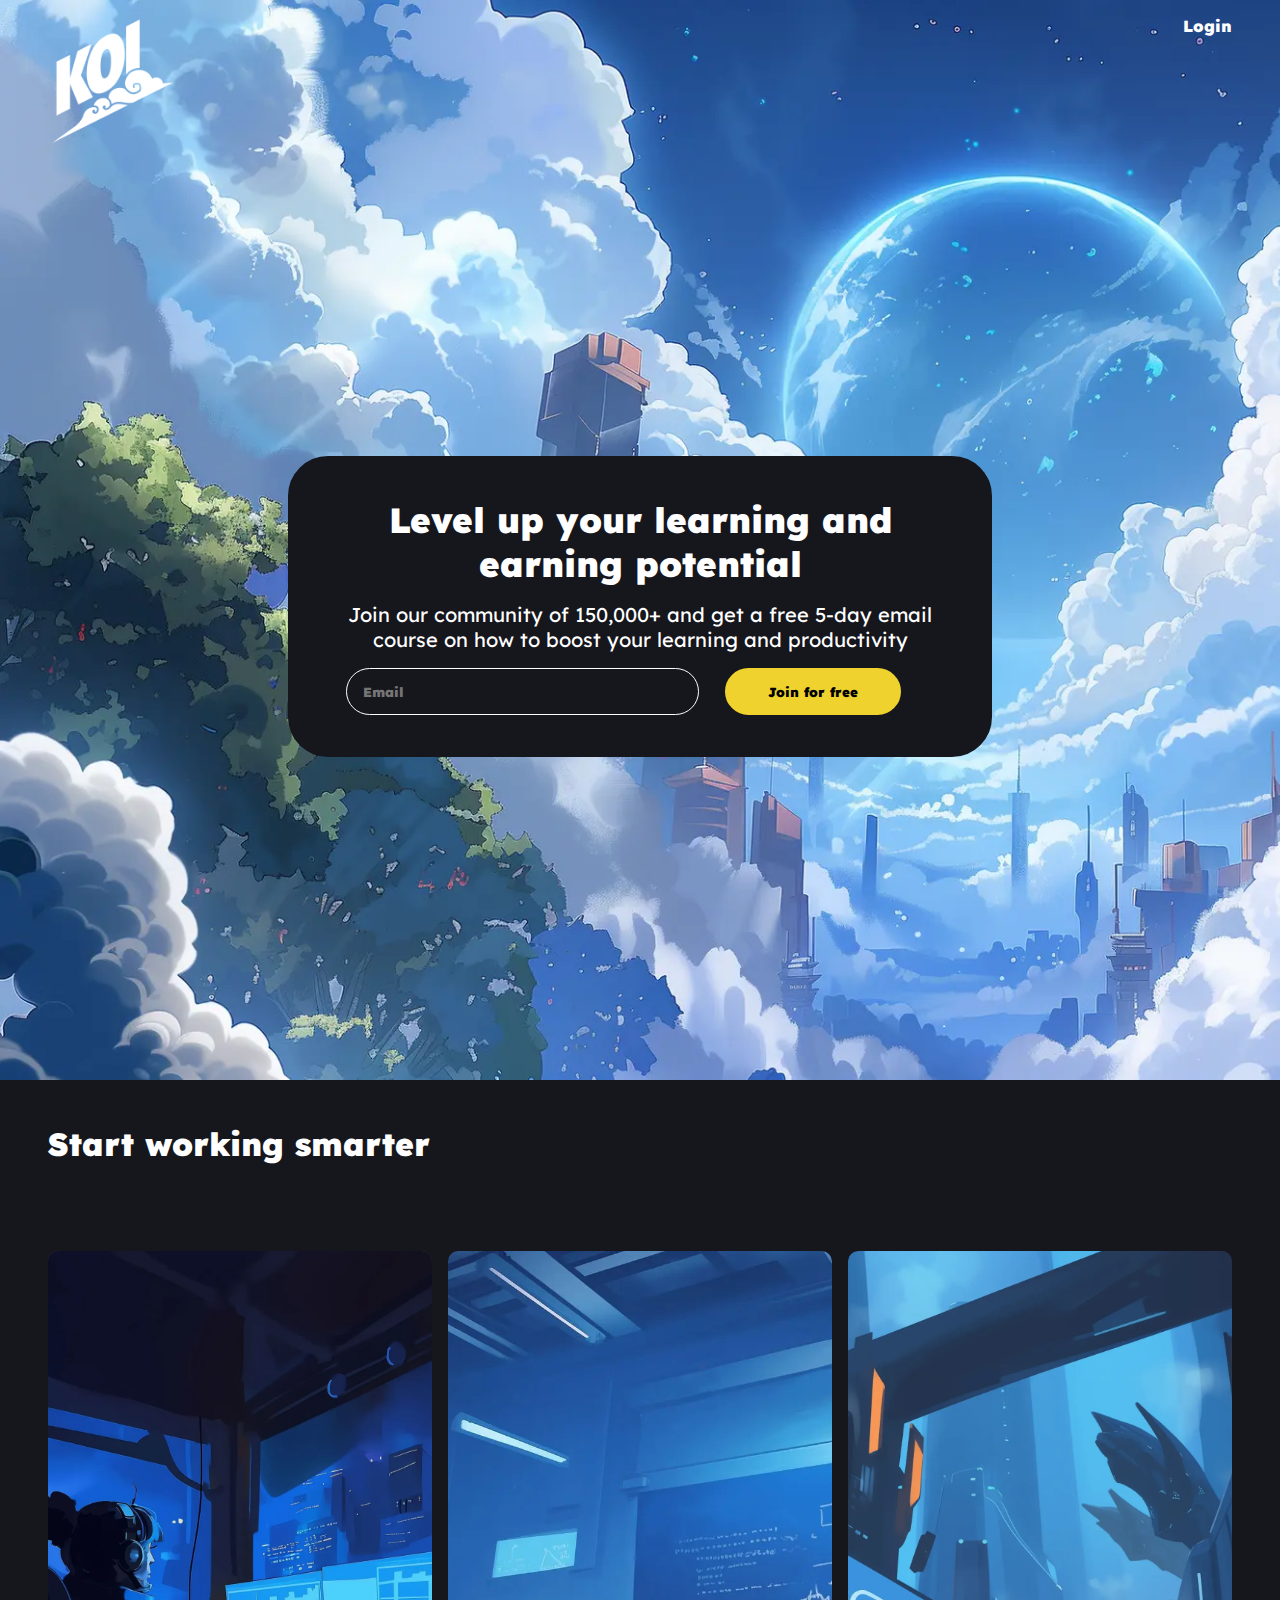
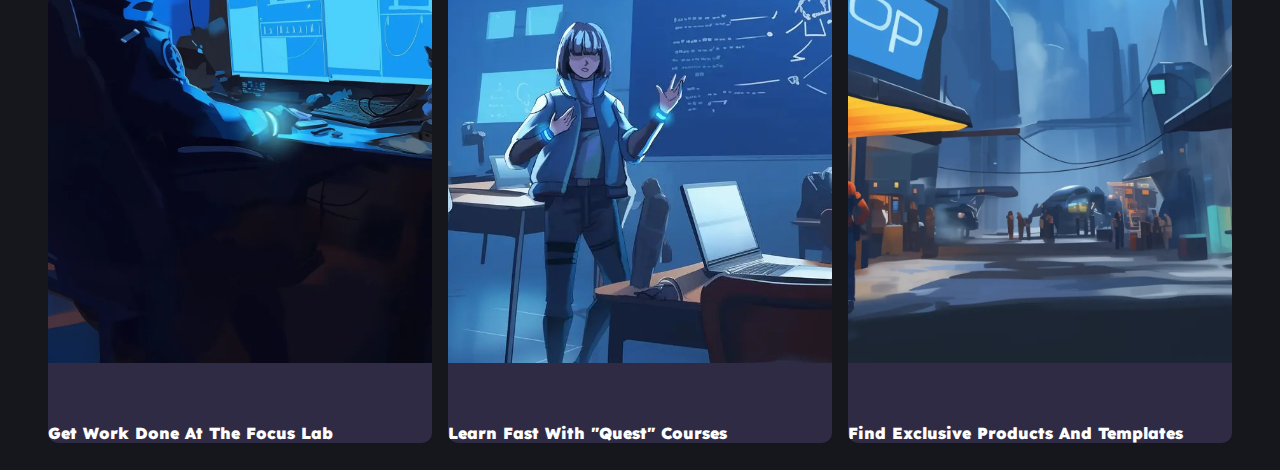
==== cajunkoi_replicate/index.html @ 17f676c1 "cajunkoi website" ====
<!DOCTYPE html>
<html lang="en">
<head>
  <meta charset="UTF-8">
  <meta name="viewport" content="width=device-width, initial-scale=1.0">
  <title>Cajunkoi</title>
  <link rel="stylesheet" href="style.css">
</head>
<body>

  <header class="header">

    <nav class="navbar">
      <img src="./images/logo.png" class="logo">
      <span class="burger-menu">Login</span>
    </nav>

    <div class="email-form">
      <h1 class="h1-email">Level up your learning and earning potential</h1>
      <p class="text">Join our community of 150,000+ and get a free 5-day email course on how to boost your learning and productivity</p>

      <form class="form">
        <input type="email" class="email" placeholder="Email">
        <button class="button">Join for free</button>
      </form>
    </div>

  </header>

  <main class="main-body">
    <h1 class="main-text">Start working smarter</h1>
    <div class="box">
      <img src="./images/1.webp" alt="" class="img-for-links">
      <p class="text-2">Get Work Done At The Focus Lab</p>
    </div>
    <div class="box">
      <img src="./images/2.webp" alt="" class="img-for-links">
      <p class="text-2">Learn Fast With "Quest" Courses</p>
    </div>
    <div class="box">
      <img src="./images/3.webp" alt="" class="img-for-links">
      <p class="text-2">Find Exclusive Products And Templates</p>
    </div>

  </main>
  
</body>
</html>
---- cajunkoi_replicate/style.css ----
@import url('https://fonts.googleapis.com/css2?family=Lexend+Deca:wght@100..900&display=swap');

:root {
  --yellow: #efd22d;
  --bg-color: #16161d;
}

* {
  background: var(--bg-color);
  color: #fff;
  font-family: "Lexend Deca", sans-serif;
  font-weight: 900;
  font-style: normal;
  margin: 0;
}

.header{
  height: 120vh;
  background-image: url(./images/0_main.webp);
  background-repeat: no-repeat;
  background-size: cover;
}

.navbar {
  height: 15%;
  display: flex;
  justify-content: space-between;
  background: none;
}

.logo{
  margin: 1rem 3rem;
  background: none;
}

.burger-menu {
  margin:  1rem 3rem;
  background: none;
}

.email-form{
  justify-content: center;
  align-items: center;
  margin: 7rem 18rem;
  background-color: var(--bg-color);
  border:10px solid var(--bg-color);
  border-radius: 40px;
  padding: 2rem 2rem;
  margin-top: 23%;
}

.h1-email {
  background: none;
  text-align: center;
  font-size: 35px;
}

.text {
  margin: 1rem;
  text-align: center;
  font-weight: 400;
  font-size: 20px;
}

.form {
  margin: 1rem;
  margin-bottom: 0;
}

.email {
 width: 60%;
 border: 1px #ffffff solid;
 border-radius: 50px;
 box-sizing: border-box;
 outline: none;
 height: 2.9rem;
 padding: 1rem;
}

.button{
  background-color: var(--yellow);
  color: #000000;
  width: 30%;
  height: 2.9rem;
  margin-left: 20px;
  border: 10px var(--yellow) solid;
  border-radius: 50px;
}

.main-body {
  display: flex;
  flex-wrap: wrap;
  height: 110vh;
  width: 100%;
  justify-content: center;
  align-items: center;
  gap: 1rem;
}

.main-text{
  display: block;
  padding: 1rem 3rem;
  width: 100%;
  font-size: 2rem;
}

.box {
  background-color: #302b45;
  border-radius: 10px;
  width: 30%;
  overflow: hidden;
  height: 80%;
  display: flex;
  flex-direction: row;
  position: relative;
}

.img-for-links {
  position:absolute; 
  width: 100%;
  height: 90%;
  border-radius: 10px 10px 0px 0px;
  object-fit: cover;
  top: 0;
}

.text-2 {
  text-align: center;
  align-self: flex-end; 
  background: none;
}
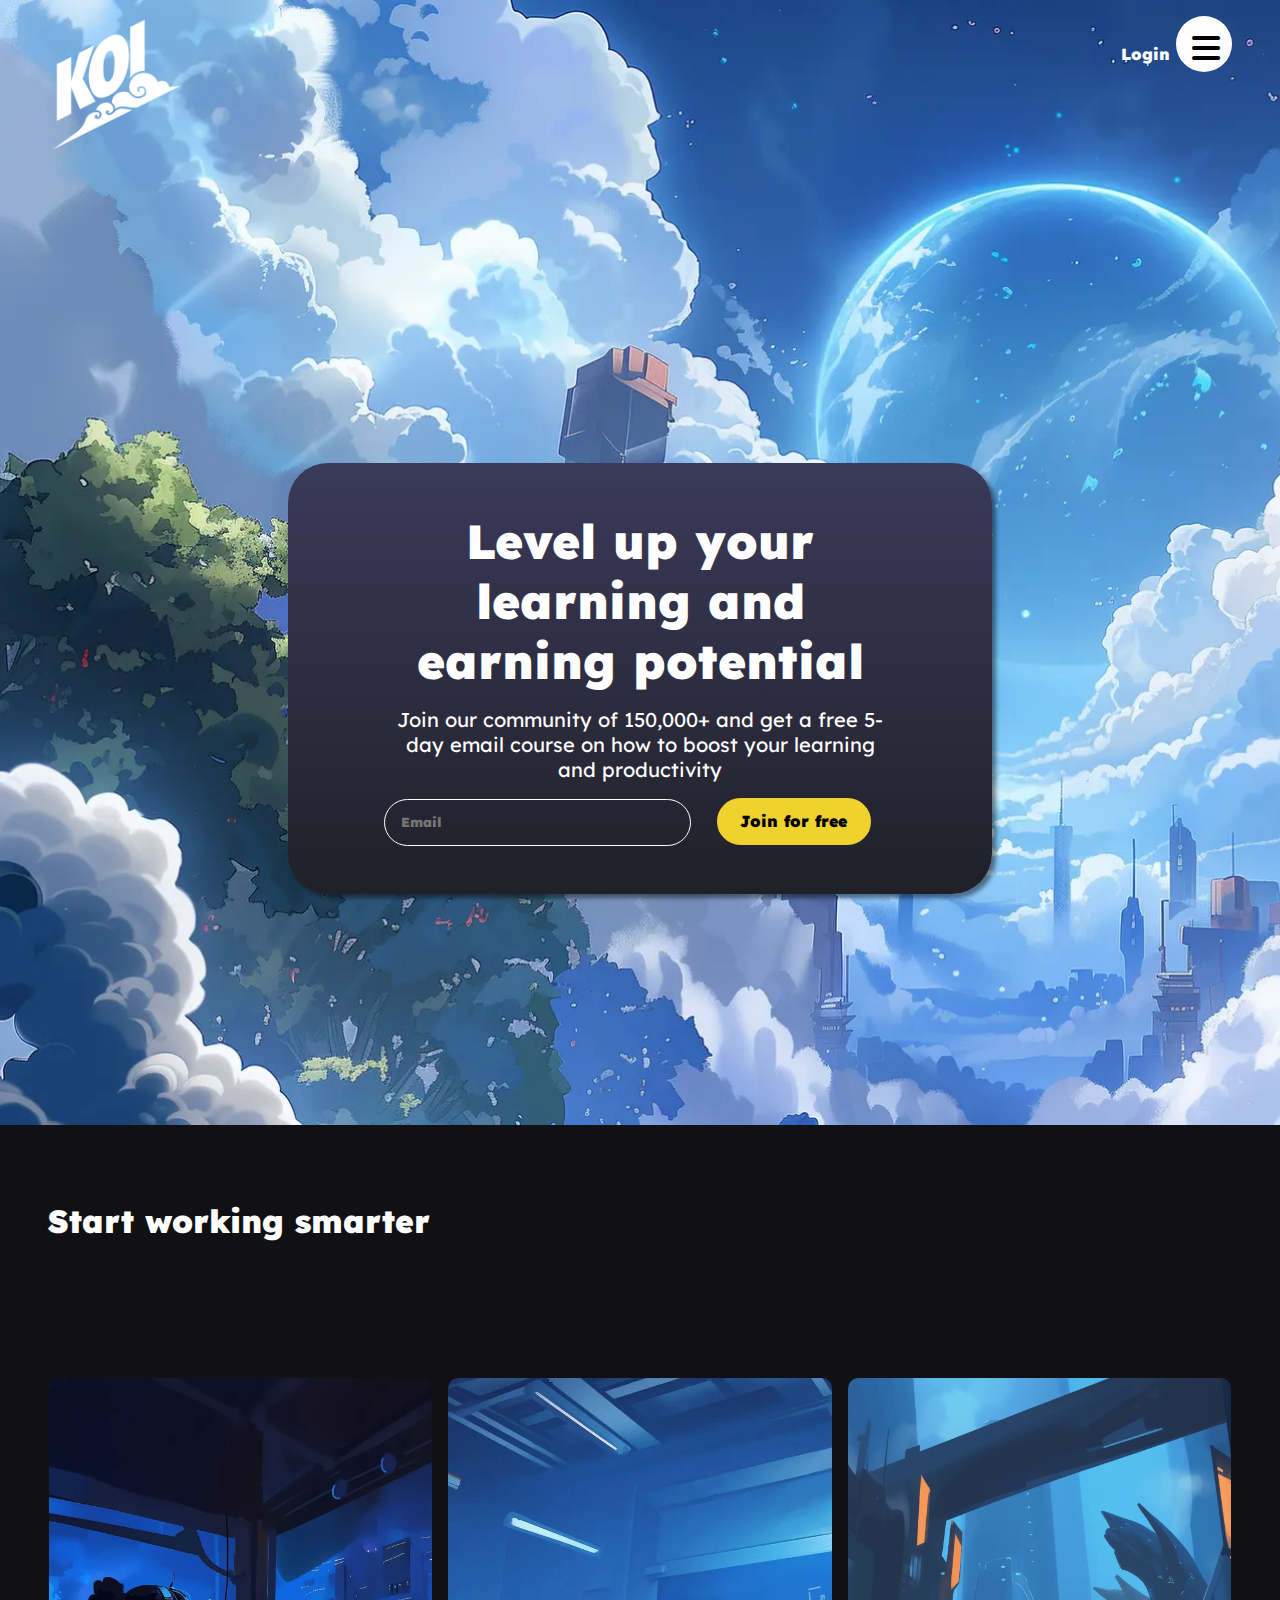
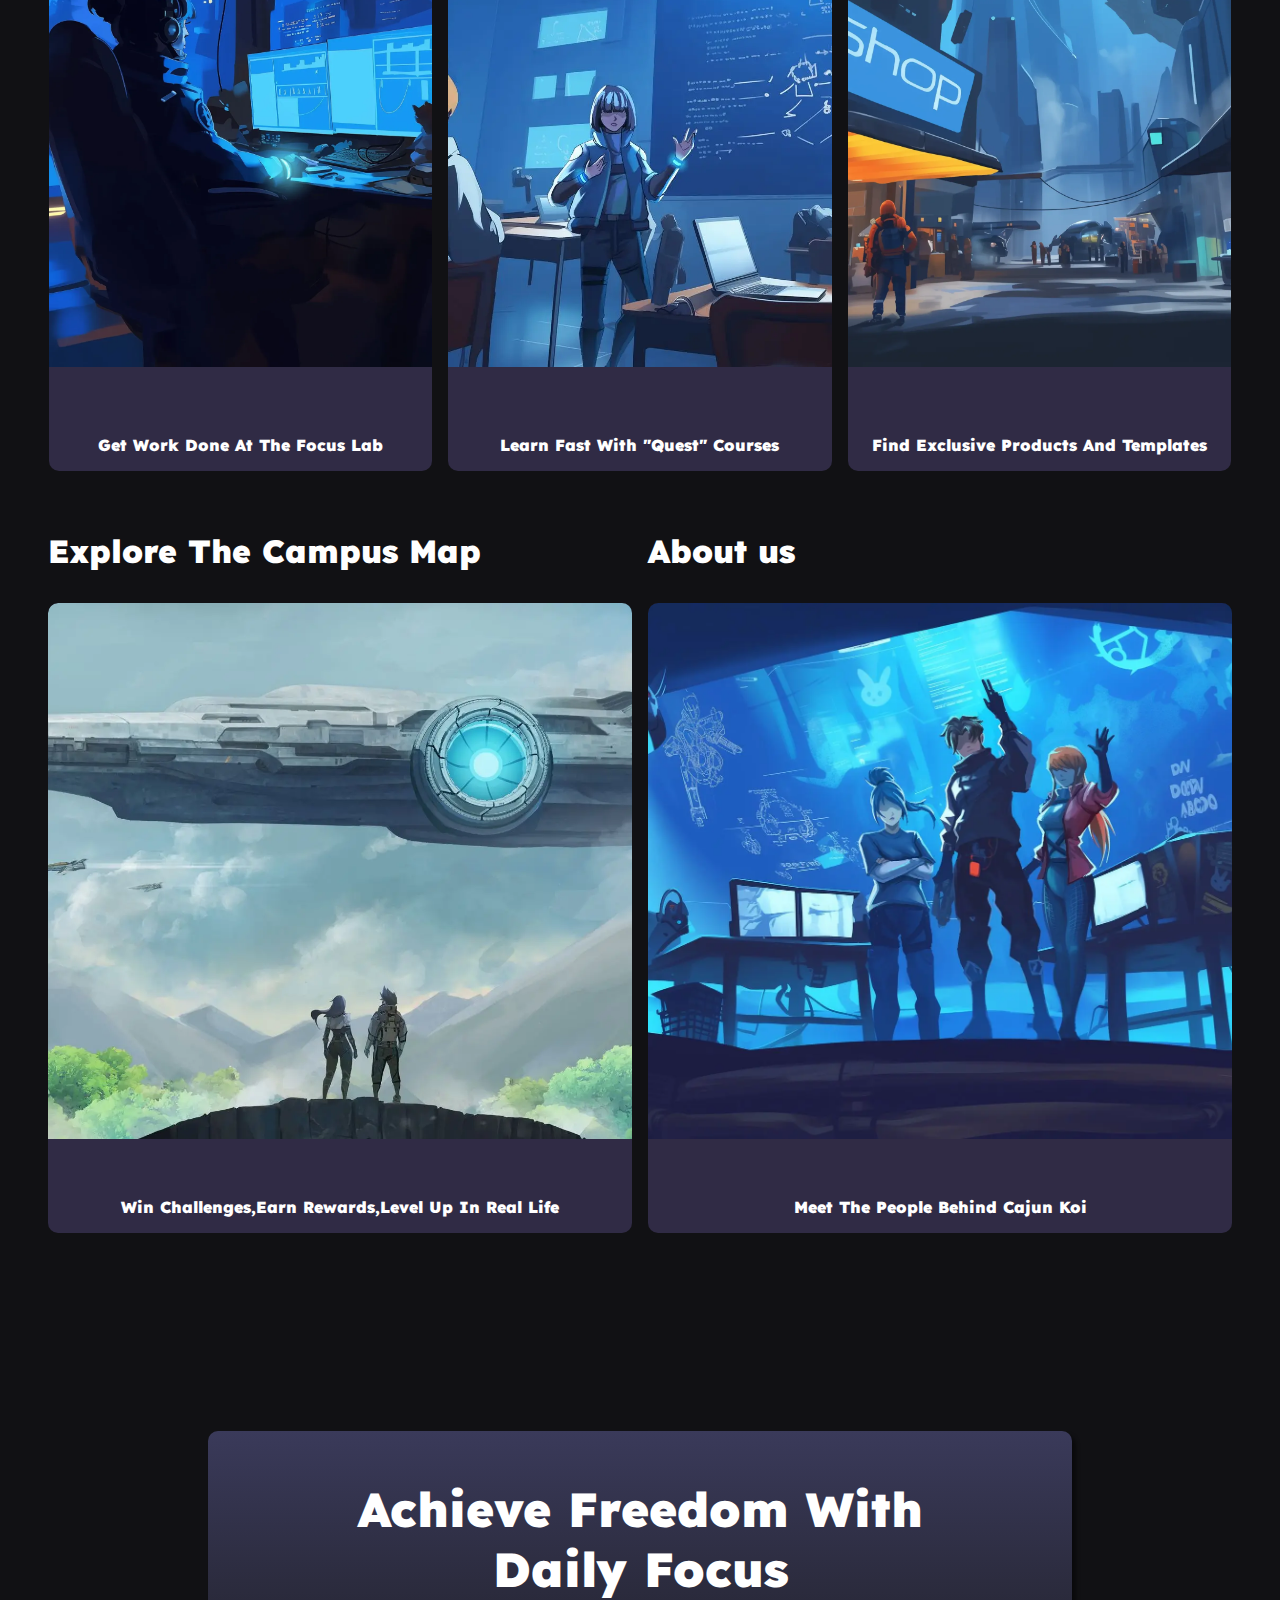
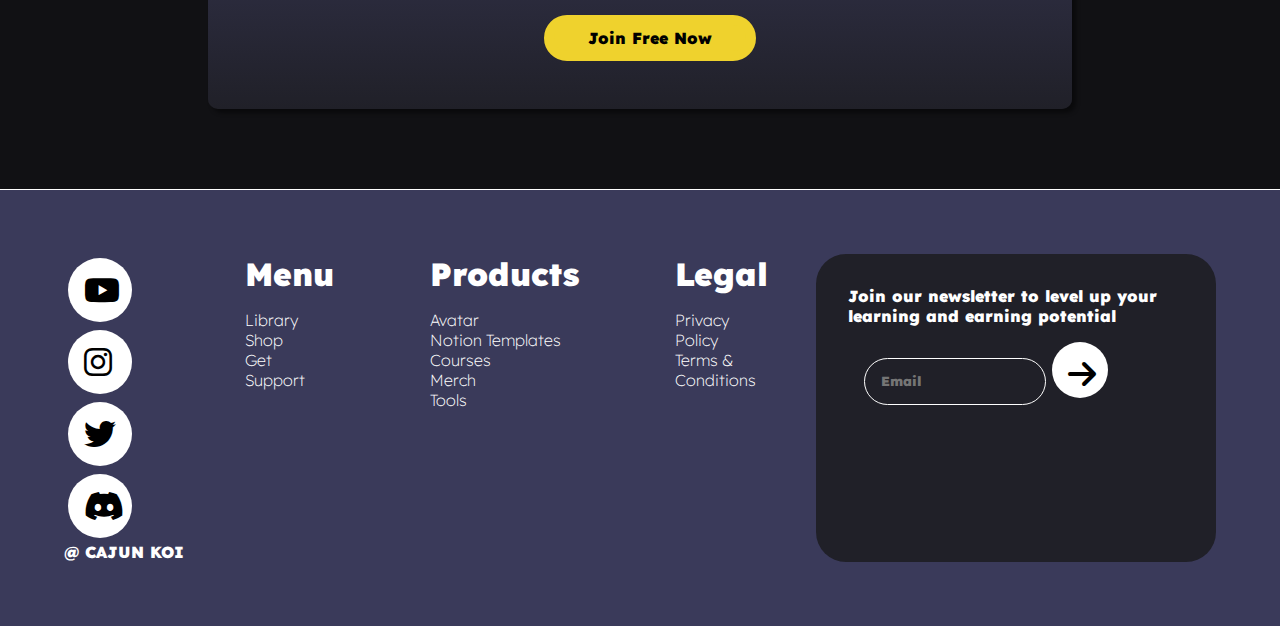
==== commit 42c8ebce: "Little responsive" ====
--- a/cajunkoi_replicate/index.html
+++ b/cajunkoi_replicate/index.html
@@ -5,6 +5,8 @@
   <meta name="viewport" content="width=device-width, initial-scale=1.0">
   <title>Cajunkoi</title>
   <link rel="stylesheet" href="style.css">
+  <link rel="stylesheet" href="https://cdnjs.cloudflare.com/ajax/libs/font-awesome/6.6.0/css/all.min.css">
+  <link rel="shortcut icon" href="images/logo.png" type="image/x-icon">
 </head>
 <body>
 
@@ -12,11 +14,12 @@
 
     <nav class="navbar">
       <img src="./images/logo.png" class="logo">
-      <span class="burger-menu">Login</span>
+      <span class="burger-menu">Login <i class="fa-solid fa-bars"></i></span>
+      
     </nav>
 
-    <div class="email-form">
-      <h1 class="h1-email">Level up your learning and earning potential</h1>
+    <div class="div-box">
+      <h1 class="h1">Level up your learning and earning potential</h1>
       <p class="text">Join our community of 150,000+ and get a free 5-day email course on how to boost your learning and productivity</p>
 
       <form class="form">
@@ -27,7 +30,8 @@
 
   </header>
 
-  <main class="main-body">
+  <main class="main">
+    <div class="main-body">
     <h1 class="main-text">Start working smarter</h1>
     <div class="box">
       <img src="./images/1.webp" alt="" class="img-for-links">
@@ -41,8 +45,80 @@
       <img src="./images/3.webp" alt="" class="img-for-links">
       <p class="text-2">Find Exclusive Products And Templates</p>
     </div>
+    </div>
+  
+
+    <div class="main-body-2">
+      <div class="grid-item">
+        <h1 class="grid-h1">
+         Explore The Campus Map
+        </h1>
+        <div class="box box-2">
+            <img src="images/4.webp" class="img-for-links">
+            <div class="text-2">Win Challenges,Earn Rewards,Level Up In Real Life</div>
+      </div>
+    </div>
+
+    <div class="grid-item">
+      <h1 class="grid-h1">
+        About us
+      </h1>
+       <div class="box box-2">
+          <img src="images/5.webp" class="img-for-links">
+          <div class="text-2">Meet The People Behind Cajun Koi</div>
+        </div>
+      </div>
+    </div>
+
+    <div class="div-box div-box-2">
+      <h1 class="h1 h1-2">Achieve Freedom With Daily Focus</h1>
+      <button class="button btn-2">Join Free Now</button>
+    </div>
 
   </main>
-  
+  <footer class="footer">
+    <div class="social-media">
+      <div class="social-icons">
+      <i class="fa-brands fa-youtube"></i>
+      <i class="fa-brands fa-instagram"></i>
+      <i class="fa-brands fa-twitter"></i>
+      <i class="fa-brands fa-discord"></i></div>
+      <p>@ CAJUN KOI</p>
+    </div>
+    <div class="about-sections">
+      <div class="about-div">
+        <h3 class="about-heading">Menu</h3>
+        <p class="list-items">Library</p>
+        <p class="list-items">Shop</p>
+        <p class="list-items">Get Support</p>
+      </div>
+
+      <div class="about-div">
+        <h3 class="about-heading">Products</h3>
+        <p class="list-items">Avatar</p>
+        <p class="list-items">Notion Templates</p>
+        <p class="list-items">Courses</p>
+        <p class="list-items">
+          Merch
+        </p>
+        <p class="list-items">Tools</p>
+      </div>
+
+      <div class="about-div">
+        <h3 class="about-heading">Legal</h3>
+        <p class="list-items">Privacy Policy</p>
+        <p class="list-items">Terms & Conditions</p>
+      </div>
+
+    </div>
+    <div class="join-us">
+      <p>Join our newsletter to level up your learning and earning potential</p>
+      <form class="form">
+        <input type="email" class="email email-2" placeholder="Email">
+        <i class="fa-solid fa-arrow-right"></i>
+      </form>
+      
+    </div>
+  </footer>
 </body>
 </html>--- a/cajunkoi_replicate/style.css
+++ b/cajunkoi_replicate/style.css
@@ -2,7 +2,10 @@
 
 :root {
   --yellow: #efd22d;
-  --bg-color: #16161d;
+  --bg-color: #111114;
+  --bg-end: #202028;
+  --bg-start: #3a3a5a ;
+  --yellow-hover: #baa112;
 }
 
 * {
@@ -15,7 +18,7 @@
 }
 
 .header{
-  height: 120vh;
+  height: 125vh;
   background-image: url(./images/0_main.webp);
   background-repeat: no-repeat;
   background-size: cover;
@@ -38,21 +41,25 @@
   background: none;
 }
 
-.email-form{
+.div-box{
   justify-content: center;
   align-items: center;
   margin: 7rem 18rem;
-  background-color: var(--bg-color);
-  border:10px solid var(--bg-color);
+  background:linear-gradient( var(--bg-start), var(--bg-end));
   border-radius: 40px;
-  padding: 2rem 2rem;
+  padding: 3rem 5rem;
   margin-top: 23%;
-}
-
-.h1-email {
+  box-shadow: 4px 4px 4px #00000072 ;
+  flex-direction: column;
+}
+
+.h1 {
   background: none;
   text-align: center;
   font-size: 35px;
+  display: block;
+  width: 100%;
+  font-size: 3rem;
 }
 
 .text {
@@ -60,21 +67,25 @@
   text-align: center;
   font-weight: 400;
   font-size: 20px;
+  background: none;
 }
 
 .form {
   margin: 1rem;
   margin-bottom: 0;
+  background: none;
 }
 
 .email {
- width: 60%;
- border: 1px #ffffff solid;
- border-radius: 50px;
- box-sizing: border-box;
- outline: none;
- height: 2.9rem;
- padding: 1rem;
+  background: none;
+  width: 60%;
+  border: 1px #ffffff solid;
+  border-radius: 50px;
+  box-sizing: border-box;
+  outline: none;
+  height: 2.9rem;
+  padding: 1rem;
+  /* display: inline; */
 }
 
 .button{
@@ -85,6 +96,17 @@
   margin-left: 20px;
   border: 10px var(--yellow) solid;
   border-radius: 50px;
+  font-size: 1rem;
+}
+
+.button:hover {
+  background: var(--yellow-hover);
+  border: var(--yellow-hover);
+  cursor: pointer;
+}
+
+.main{
+  padding: 1rem 3rem;
 }
 
 .main-body {
@@ -99,7 +121,6 @@
 
 .main-text{
   display: block;
-  padding: 1rem 3rem;
   width: 100%;
   font-size: 2rem;
 }
@@ -107,25 +128,353 @@
 .box {
   background-color: #302b45;
   border-radius: 10px;
-  width: 30%;
+  width: 32.4%;
   overflow: hidden;
-  height: 80%;
-  display: flex;
-  flex-direction: row;
+  height: 70%;
+  display: flex;
+  flex-direction: column;
   position: relative;
+  transition: transform 0.2s;
+  justify-content: space-between;
+  margin: 0;
+  padding: 0;
+}
+
+.box:hover {
+  box-shadow:0px 0px 25px 0.5px #ffd90053;
+  transform: scale(1.02);
 }
 
 .img-for-links {
-  position:absolute; 
-  width: 100%;
-  height: 90%;
+  display: block;
+  width: 110%;
+  height: 85%;
   border-radius: 10px 10px 0px 0px;
   object-fit: cover;
-  top: 0;
 }
 
 .text-2 {
+  padding: 1rem;
+  background: none;
   text-align: center;
-  align-self: flex-end; 
-  background: none;
+}
+
+.main-body-2 {
+  display: grid;
+  grid-template-columns: 1fr 1fr;
+  height: 100vh;
+  width: 100%;
+  gap: 1rem;
+}
+
+.box-2 {
+  width: 100%;
+  margin-top: 2rem;
+}
+.div-box-2 {
+  display: flex;
+  margin: 0 10rem ;
+  border-radius: 10px;
+}
+
+.h1-2 {
+  padding-bottom: 1rem;
+}
+
+.btn-2{
+  align-self: center;
+  align-items: center;
+  justify-content: center;
+}
+
+.footer {
+  height: 30%;
+  display: flex;
+  margin-top: 4rem;
+  background: var(--bg-start);
+  padding: 4rem;
+  border-top: 1px solid white;
+}
+.social-icons {
+  background: none;
+}
+
+.social-media {
+  width: 20%;
+  background: none;
+  display: flex;
+  flex-wrap: wrap;
+}
+
+.fa-brands {
+  justify-content: center;
+  align-items: center;
+  align-self: center;
+  background: white;
+  color: black;
+  padding: 1rem;
+  border-radius: 50%;
+  font-size: 2rem;
+  height: 2rem;
+  width: 2rem;
+  transition: 0.2s;
+  margin: 4px;
+}
+
+.fa-brands:hover {
+  color: white;
+  background: #000000;
+  cursor: pointer;
+}
+
+.social-media p {
+  background: none;
+}
+
+.about-sections {
+  display: flex;
+  background: none;
+}
+
+.about-div {
+  padding: 0rem 3rem;
+  background: none;
+}
+
+.about-heading {
+  background: none;
+  padding-bottom: 1rem;
+  font-size: 2rem;
+}
+
+.list-items {
+  background: none;
+  font-weight: 200;
+  margin:5ox  10px;
+}
+
+.list-items:hover {
+  text-decoration:underline ;
+  cursor: pointer;
+}
+
+.join-us {
+  border-radius: 30px;
+  padding: 2rem;
+  background-color: var(--bg-end);
+}
+
+.join-us p {
+  background: none;
+}
+
+.fa-solid {
+  background: white;
+  color: black;
+  padding: 1rem;
+  border-radius: 50%;
+  font-size: 2rem;
+  height: 1.5rem;
+  width: 1.5rem;
+  transition: 0.2s;
+}
+
+.fa-solid:hover {
+  color: white;
+  background: #000000;
+  cursor: pointer;
+}
+
+/* Responsive */
+
+/* Mobile responsive */
+@media (max-width: 768px) {
+
+  .header {
+    width: 100%;
+    height: 41rem;
+    background-position: center;
+  }
+
+  .navbar {
+    height: 10%;
+  }
+  .logo {
+    height: 100%;
+  }
+
+  .div-box{
+    margin: 1rem 2rem;
+    margin-top: 23%;
+    padding: 1rem;
+  }
+
+  .h1 {
+    font-size: 2rem;
+  }
+
+  .text {
+    font-weight: 500;
+    font-size: 1.5rem;
+  }
+
+  .email {
+    width: 100%;
+    margin: 1rem;
+  }
+
+  .button {
+    width: 100%;
+  }
+
+  .main-body{
+    height: 100rem;
+  }
+  .box {
+    width: 100%;
+    overflow: hidden;
+    height: 70vh;
+    flex-direction: column;
+  }
+
+  .main-body-2 {
+    display: grid;
+    grid-template-columns: 1fr;
+    height: 151vh;
+    width: 100%;
+    gap: 1rem;
+    margin-bottom: 10rem;
+  }
+  .footer {
+    flex-direction: column;
+  }
+
+  .social-media {
+    order: 1;
+    width: 100%;
+    display: flex;
+    flex-direction: column;
+  }
+
+  .div-box-2 {
+    margin-bottom: 0rem;
+  }
+
+  .about-sections {
+    display: flex;
+    flex-direction: column;
+    align-self: center;
+    margin-bottom: 2rem;
+  }
+
+  .join-us {
+    order: 2;
+    margin-top: 2rem;
+  }
+
+  .email-2 {
+    margin: 0;
+    width: 70%;
+  }
+
+  .social-media {
+    align-items: center;
+  }
+}
+
+@media (max-width: 1200px) {
+
+  .header {
+    width: 100%;
+    height: 41rem;
+    background-position: center;
+  }
+
+  .navbar {
+    height: 10%;
+  }
+  .logo {
+    height: 100%;
+  }
+
+  .div-box{
+    margin: 1rem 2rem;
+    margin-top: 23%;
+    padding: 1rem;
+  }
+
+  .h1 {
+    font-size: 2rem;
+  }
+
+  .text {
+    font-weight: 500;
+    font-size: 1.5rem;
+  }
+
+  .email {
+    width: 100%;
+    margin: 1rem;
+  }
+
+  .button {
+    width: 100%;
+  }
+
+  .main-body{
+    height: 70rem;
+  }
+  .box {
+    width: 45%;
+    overflow: hidden;
+    height: 70vh;
+    flex-wrap: wrap;
+  }
+
+  .text-2 {
+    padding: 0.5rem;
+  }
+
+  .main-body-2 {
+    display: grid;
+    grid-template-columns: 1fr;
+    height: 151vh;
+    width: 100%;
+    gap: 1rem;
+    margin-bottom: 10rem;
+  }
+
+  .box-2 {
+    width: 100%;
+  }
+  .footer {
+    flex-direction: column;
+  }
+
+  .social-media {
+    order: 1; 
+    width: 100%;
+    display: flex;
+    flex-direction: column;
+  }
+
+  .about-sections {
+    display: flex;
+    align-self: center;
+    margin-bottom: 2rem;
+  }
+
+  .join-us {
+    order: 2;
+    margin-top: 2rem;
+  }
+
+  .email-2 {
+    margin: 0;
+    width: 80%;
+  }
+
+  .social-media {
+    align-items: center;
+  }
 }